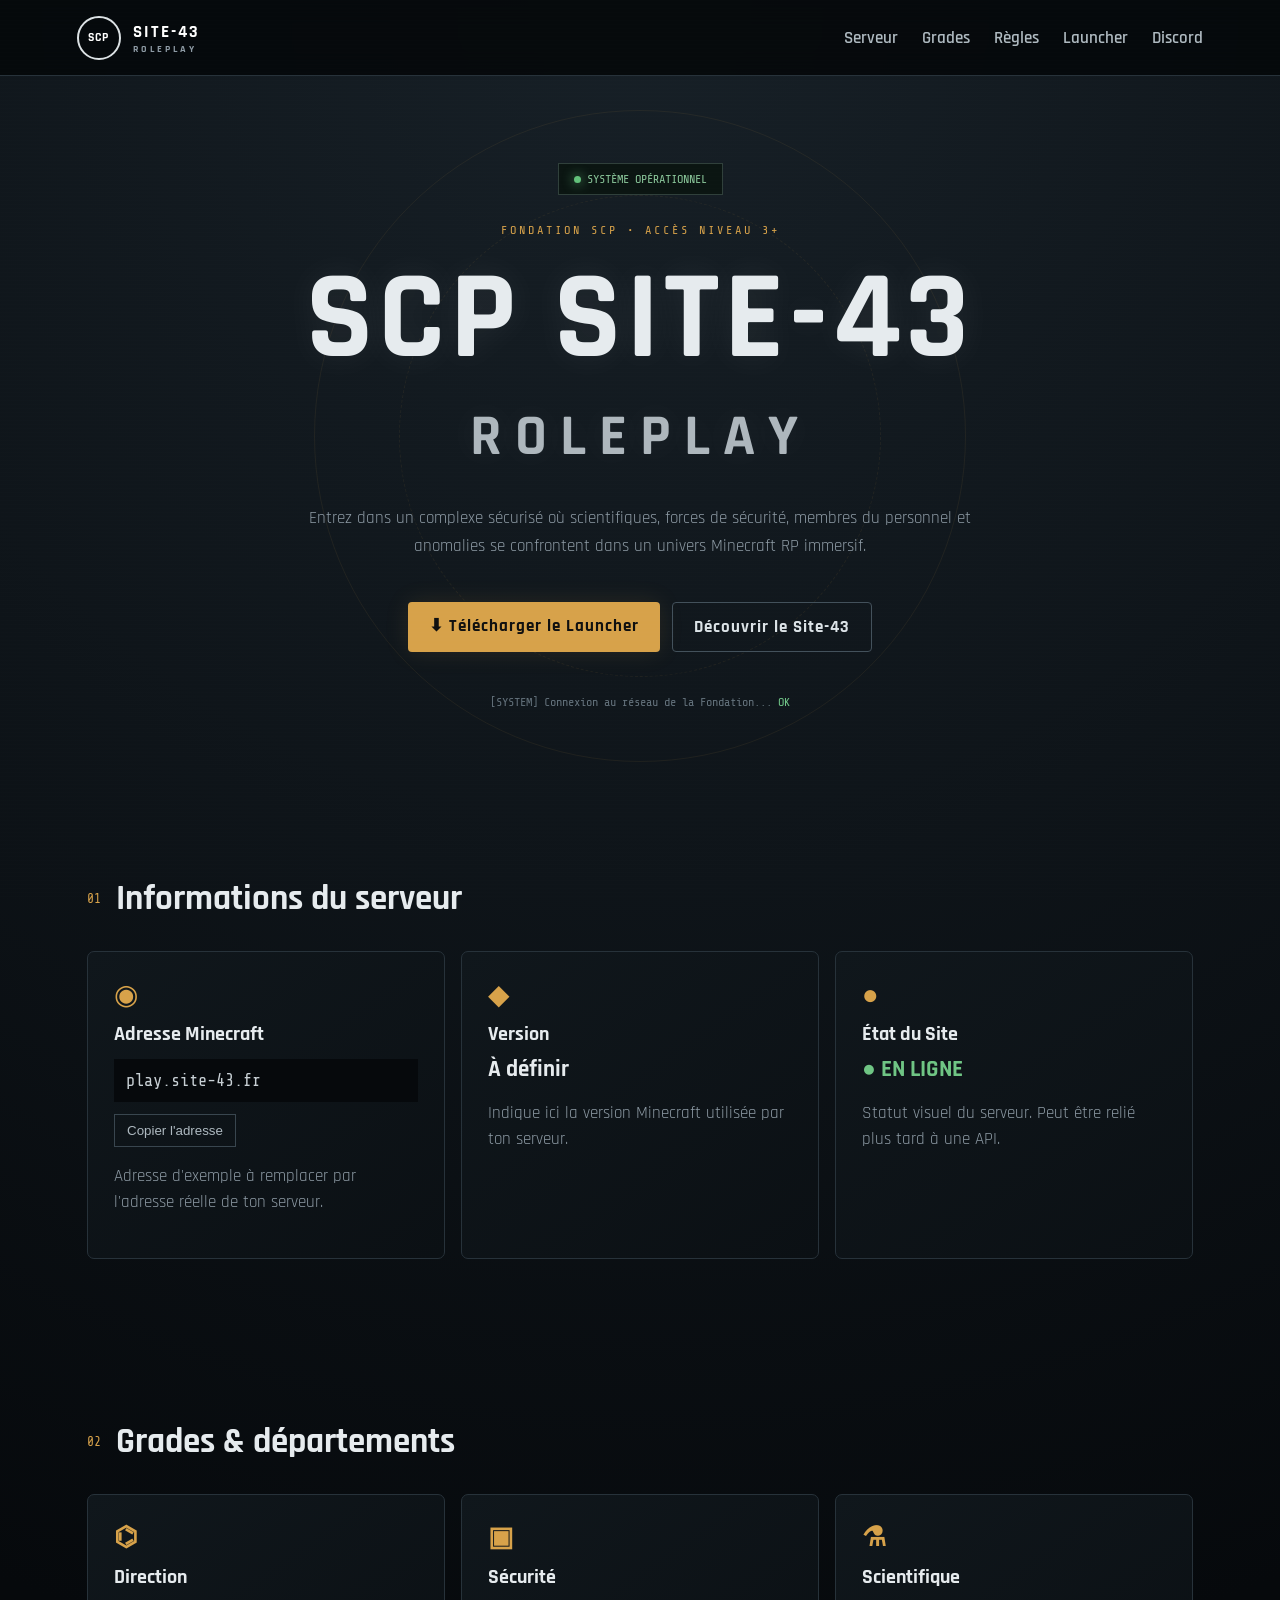
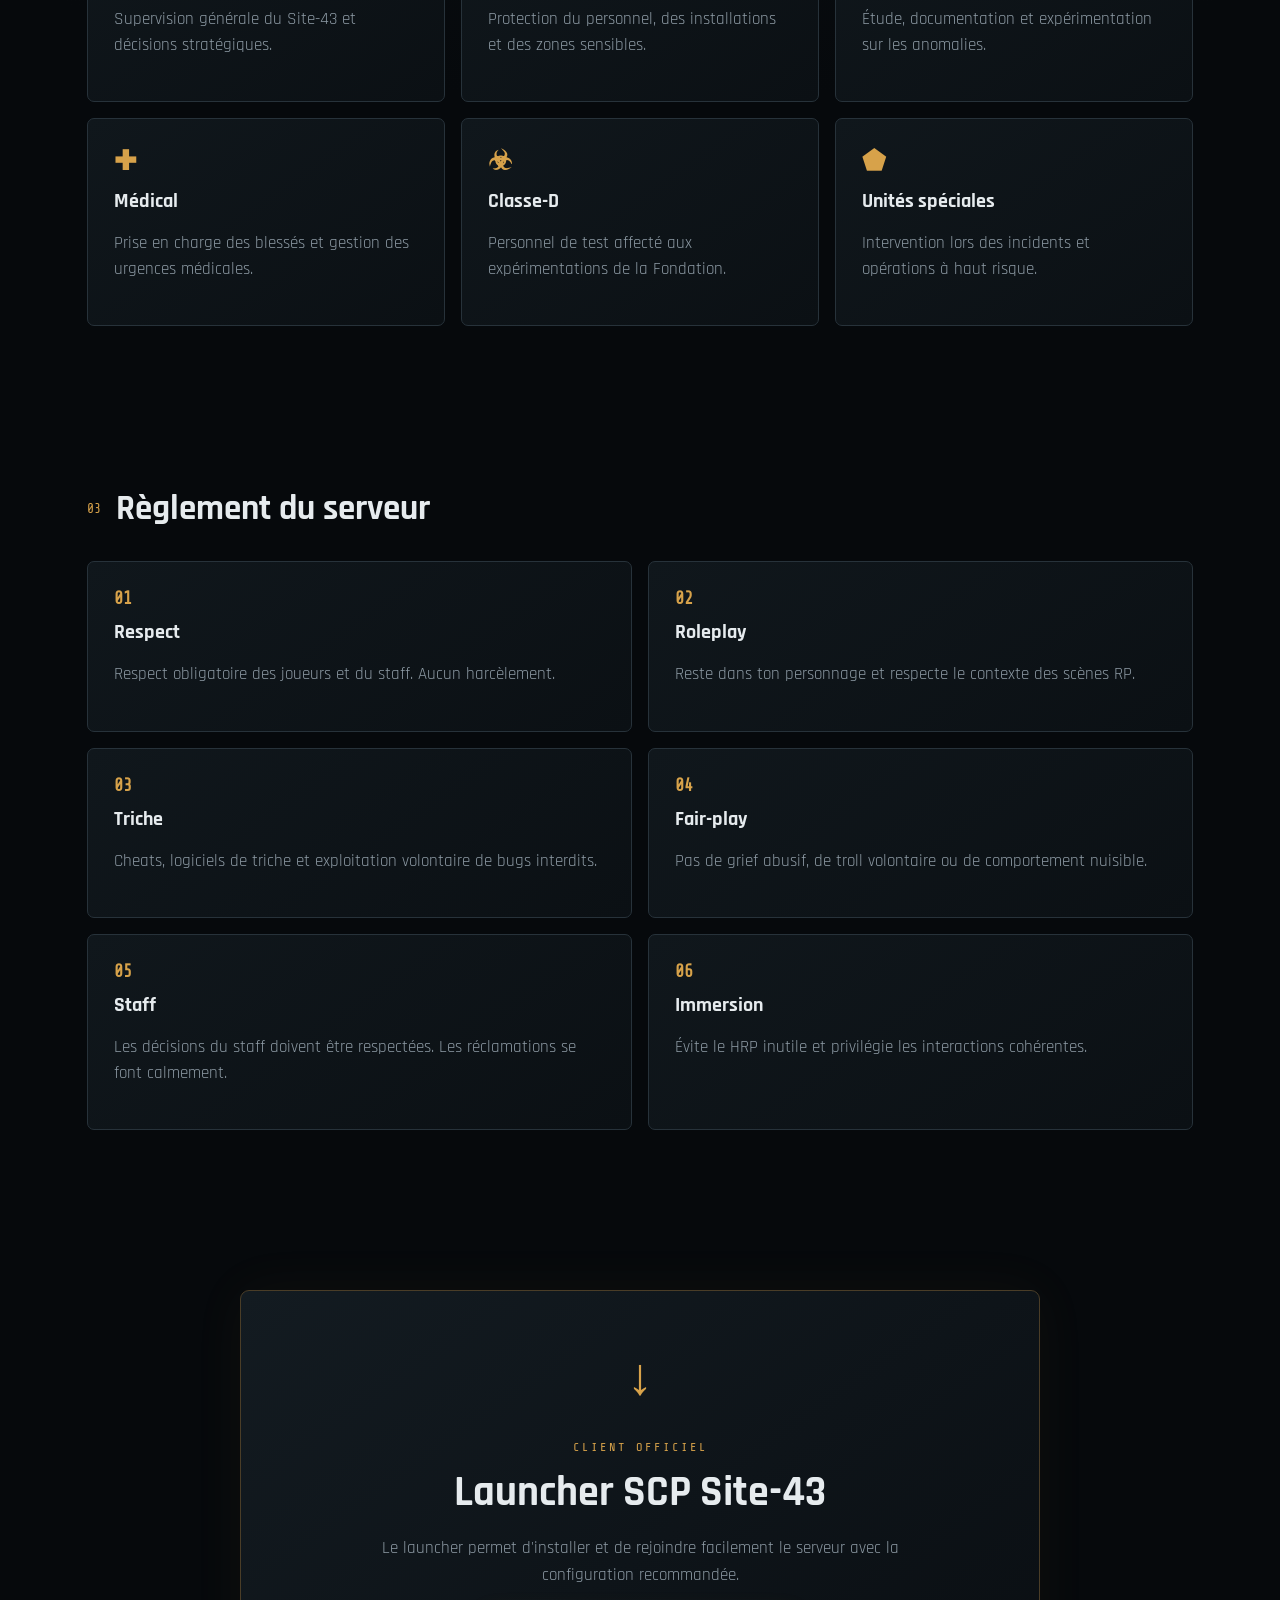
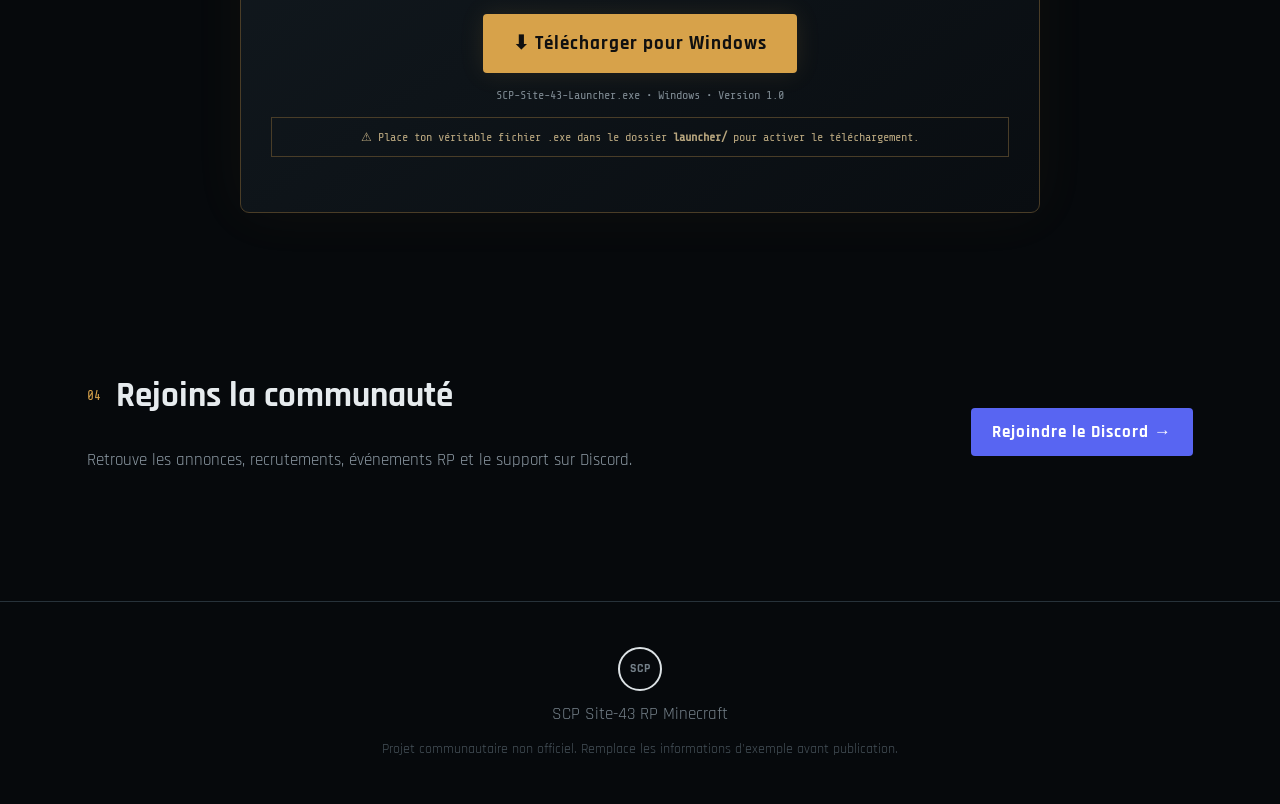
==== index.html @ 0db51e33 "Update index.html" ====
<!DOCTYPE html>
<html lang="fr">
<head>
<meta charset="UTF-8">
<meta name="viewport" content="width=device-width, initial-scale=1.0">
<title>SCP Site-43 RP Minecraft</title>
<meta name="description" content="SCP Site-43 RP Minecraft — serveur Minecraft Roleplay inspiré de l'univers SCP.">
<link rel="stylesheet" href="style.css">
</head>
<body>
<div class="scanlines"></div>

<nav>
  <a href="#accueil" class="brand">
    <span class="scp-logo">SCP</span>
    <span>SITE-43 <small>ROLEPLAY</small></span>
  </a>
  <div class="navlinks">
    <a href="#serveur">Serveur</a>
    <a href="#grades">Grades</a>
    <a href="#regles">Règles</a>
    <a href="#launcher">Launcher</a>
    <a href="#discord">Discord</a>
  </div>
</nav>

<header id="accueil" class="hero">
  <div class="status"><span></span> SYSTÈME OPÉRATIONNEL</div>
  <p class="classified">FONDATION SCP • ACCÈS NIVEAU 3+</p>
  <h1>SCP <strong>SITE-43</strong><br><em>ROLEPLAY</em></h1>
  <p class="hero-text">Entrez dans un complexe sécurisé où scientifiques, forces de sécurité, membres du personnel et anomalies se confrontent dans un univers Minecraft RP immersif.</p>
  <div class="buttons">
    <a class="btn primary" href="launcher/SCP-Site-43-Launcher.exe" download>⬇ Télécharger le Launcher</a>
    <a class="btn secondary" href="#serveur">Découvrir le Site-43</a>
  </div>
  <div class="terminal">[SYSTEM] Connexion au réseau de la Fondation... <span>OK</span></div>
</header>

<main>
<section id="serveur" class="section">
  <div class="section-title"><span>01</span><h2>Informations du serveur</h2></div>
  <div class="info-grid">
    <article class="panel">
      <div class="icon">◉</div><h3>Adresse Minecraft</h3>
      <code>play.site-43.fr</code>
      <button class="copy" onclick="copyText('play.site-43.fr', this)">Copier l'adresse</button>
      <p>Adresse d'exemple à remplacer par l'adresse réelle de ton serveur.</p>
    </article>
    <article class="panel">
      <div class="icon">◆</div><h3>Version</h3>
      <strong>À définir</strong>
      <p>Indique ici la version Minecraft utilisée par ton serveur.</p>
    </article>
    <article class="panel">
      <div class="icon">●</div><h3>État du Site</h3>
      <strong class="online">● EN LIGNE</strong>
      <p>Statut visuel du serveur. Peut être relié plus tard à une API.</p>
    </article>
  </div>
</section>

<section id="grades" class="section">
  <div class="section-title"><span>02</span><h2>Grades & départements</h2></div>
  <div class="roles">
    <article><b>⌬</b><h3>Direction</h3><p>Supervision générale du Site-43 et décisions stratégiques.</p></article>
    <article><b>▣</b><h3>Sécurité</h3><p>Protection du personnel, des installations et des zones sensibles.</p></article>
    <article><b>⚗</b><h3>Scientifique</h3><p>Étude, documentation et expérimentation sur les anomalies.</p></article>
    <article><b>✚</b><h3>Médical</h3><p>Prise en charge des blessés et gestion des urgences médicales.</p></article>
    <article><b>☣</b><h3>Classe-D</h3><p>Personnel de test affecté aux expérimentations de la Fondation.</p></article>
    <article><b>⬟</b><h3>Unités spéciales</h3><p>Intervention lors des incidents et opérations à haut risque.</p></article>
  </div>
</section>

<section id="regles" class="section rules">
  <div class="section-title"><span>03</span><h2>Règlement du serveur</h2></div>
  <div class="rules-grid">
    <div><strong>01</strong><h3>Respect</h3><p>Respect obligatoire des joueurs et du staff. Aucun harcèlement.</p></div>
    <div><strong>02</strong><h3>Roleplay</h3><p>Reste dans ton personnage et respecte le contexte des scènes RP.</p></div>
    <div><strong>03</strong><h3>Triche</h3><p>Cheats, logiciels de triche et exploitation volontaire de bugs interdits.</p></div>
    <div><strong>04</strong><h3>Fair-play</h3><p>Pas de grief abusif, de troll volontaire ou de comportement nuisible.</p></div>
    <div><strong>05</strong><h3>Staff</h3><p>Les décisions du staff doivent être respectées. Les réclamations se font calmement.</p></div>
    <div><strong>06</strong><h3>Immersion</h3><p>Évite le HRP inutile et privilégie les interactions cohérentes.</p></div>
  </div>
</section>

<section id="launcher" class="section launcher-section">
  <div class="download-box">
    <div class="download-icon">↓</div>
    <p class="classified">CLIENT OFFICIEL</p>
    <h2>Launcher SCP Site-43</h2>
    <p>Le launcher permet d'installer et de rejoindre facilement le serveur avec la configuration recommandée.</p>
    <a class="btn primary big" href="launcher/SCP-Site-43-Launcher.exe" download>⬇ Télécharger pour Windows</a>
    <div class="file-info">SCP-Site-43-Launcher.exe • Windows • Version 1.0</div>
    <div class="notice">⚠ Place ton véritable fichier .exe dans le dossier <b>launcher/</b> pour activer le téléchargement.</div>
  </div>
</section>

<section id="discord" class="section discord">
  <div>
    <div class="section-title"><span>04</span><h2>Rejoins la communauté</h2></div>
    <p>Retrouve les annonces, recrutements, événements RP et le support sur Discord.</p>
  </div>
  <a class="btn discord-btn" href="https://discord.gg/AFfPYZg9n" target="_blank">Rejoindre le Discord →</a>
</section>
</main>

<footer>
  <div class="scp-logo small-logo">SCP</div>
  <p>SCP Site-43 RP Minecraft</p>
  <small>Projet communautaire non officiel. Remplace les informations d'exemple avant publication.</small>
</footer>

<script>
function copyText(text, button) {
  navigator.clipboard.writeText(text);
  const old = button.textContent;
  button.textContent = "✓ Copié !";
  setTimeout(() => button.textContent = old, 1600);
}
</script>
</body>
</html>
---- style.css ----
@import url('https://fonts.googleapis.com/css2?family=Rajdhani:wght@400;500;600;700&family=Share+Tech+Mono&display=swap');
:root{--bg:#06090c;--panel:#0d1318;--line:#27323a;--text:#e6ebee;--muted:#8d9aa4;--accent:#d7a24a;--red:#bd3c3c}
*{box-sizing:border-box;scroll-behavior:smooth}
body{margin:0;background:radial-gradient(circle at 50% 0,#172027 0,#06090c 42%);color:var(--text);font-family:Rajdhani,Arial,sans-serif;font-size:17px}
.scanlines{pointer-events:none;position:fixed;inset:0;z-index:20;background:repeating-linear-gradient(0deg,transparent 0 3px,rgba(255,255,255,.012) 4px);mix-blend-mode:screen}
nav{height:76px;display:flex;align-items:center;justify-content:space-between;padding:0 6%;position:sticky;top:0;z-index:10;background:rgba(5,8,11,.9);backdrop-filter:blur(12px);border-bottom:1px solid var(--line)}
.brand{display:flex;align-items:center;gap:12px;color:#fff;text-decoration:none;font-weight:700;letter-spacing:2px}.brand small{display:block;color:var(--muted);font-size:10px;letter-spacing:3px}
.scp-logo{display:grid;place-items:center;width:44px;height:44px;border:2px solid #dce2e5;border-radius:50%;font-weight:900;font-size:12px;letter-spacing:1px}
.navlinks{display:flex;gap:24px}.navlinks a{color:#aeb9c0;text-decoration:none;font-weight:600}.navlinks a:hover{color:var(--accent)}
.hero{text-align:center;min-height:720px;display:flex;flex-direction:column;justify-content:center;align-items:center;padding:80px 20px;position:relative;overflow:hidden}
.hero:before{content:"";position:absolute;width:650px;height:650px;border:1px solid rgba(215,162,74,.08);border-radius:50%;animation:spin 30s linear infinite}.hero:after{content:"";position:absolute;width:480px;height:480px;border:1px dashed rgba(215,162,74,.08);border-radius:50%;animation:spin 20s linear infinite reverse}
.status,.classified,.terminal,h1,.hero-text,.buttons{position:relative;z-index:2}.status{border:1px solid #30403b;background:#0b1512;padding:8px 15px;color:#8ac69a;font-family:"Share Tech Mono";font-size:12px}.status span{display:inline-block;width:7px;height:7px;background:#62c17a;border-radius:50%;box-shadow:0 0 12px #62c17a;animation:pulse 1.4s infinite}.classified{font-family:"Share Tech Mono";letter-spacing:3px;color:var(--accent);font-size:12px;margin-top:28px}
h1{font-size:clamp(58px,11vw,125px);line-height:.78;margin:22px 0;letter-spacing:5px;text-shadow:0 0 35px rgba(255,255,255,.08)}h1 strong{font-weight:700}h1 em{font-style:normal;font-size:.46em;letter-spacing:13px;color:#aeb7bd}
.hero-text{max-width:690px;color:var(--muted);line-height:1.6}.buttons{display:flex;gap:12px;flex-wrap:wrap;justify-content:center;margin:25px}.btn{display:inline-block;text-decoration:none;padding:13px 21px;border-radius:4px;font-weight:700;letter-spacing:1px;transition:.2s}.btn:hover{transform:translateY(-3px)}.primary{background:var(--accent);color:#101010;box-shadow:0 0 25px rgba(215,162,74,.12)}.secondary{border:1px solid #43515b;color:#dce3e7}.big{font-size:19px;padding:17px 30px}.terminal{font-family:"Share Tech Mono";font-size:12px;color:#64727c;margin-top:18px}.terminal span{color:#70c487}
main{max-width:1150px;margin:auto;padding:0 22px}.section{padding:80px 0}.section-title{display:flex;align-items:center;gap:15px;margin-bottom:30px}.section-title span{font-family:"Share Tech Mono";color:var(--accent);font-size:13px}.section-title h2{font-size:35px;margin:0}.info-grid,.roles,.rules-grid{display:grid;grid-template-columns:repeat(3,1fr);gap:16px}.panel,.roles article,.rules-grid div{background:linear-gradient(145deg,#10171c,#0b1014);border:1px solid var(--line);padding:26px;border-radius:7px;transition:.25s}.panel:hover,.roles article:hover,.rules-grid div:hover{border-color:#59656d;transform:translateY(-5px)}.icon{color:var(--accent);font-size:28px}.panel h3{margin:8px 0}.panel code{display:block;background:#06090c;padding:12px;color:#c8d0d5;font-family:"Share Tech Mono";margin:12px 0}.panel strong{font-size:23px}.panel p,.roles p,.rules-grid p,.discord p{color:var(--muted);line-height:1.5}.copy{background:none;border:1px solid #39464f;color:#aeb9c0;padding:8px 12px;cursor:pointer}.online{color:#6fc584!important}.roles b{font-size:27px;color:var(--accent)}.roles h3,.rules-grid h3{margin:10px 0 4px}.rules-grid{grid-template-columns:repeat(2,1fr)}.rules-grid strong{font-family:"Share Tech Mono";color:var(--accent)}
.launcher-section{display:flex;justify-content:center}.download-box{width:800px;text-align:center;padding:55px 30px;background:linear-gradient(145deg,#131b21,#090d11);border:1px solid #4a3d27;box-shadow:0 0 55px rgba(215,162,74,.05);border-radius:9px}.download-icon{font-size:52px;color:var(--accent);animation:float 2.5s ease-in-out infinite}.download-box h2{font-size:42px;margin:5px}.download-box>p:not(.classified){color:var(--muted);max-width:600px;margin:15px auto 25px;line-height:1.6}.file-info,.notice{font-family:"Share Tech Mono";font-size:12px;color:#7e8a92;margin-top:15px}.notice{border:1px solid #493d28;padding:12px;color:#b9a77f}.discord{display:flex;justify-content:space-between;align-items:center;gap:20px;padding-bottom:110px}.discord-btn{background:#5865f2;color:#fff}.small-logo{margin:auto}.discord+*{}footer{text-align:center;padding:45px 20px;border-top:1px solid var(--line);color:#748089}footer p{margin:12px 0}footer small{color:#465159}
@keyframes pulse{50%{opacity:.35;transform:scale(.7)}}@keyframes float{50%{transform:translateY(-8px)}}@keyframes spin{to{transform:rotate(360deg)}}
@media(max-width:800px){.navlinks{display:none}.info-grid,.roles{grid-template-columns:1fr 1fr}.rules-grid{grid-template-columns:1fr}.discord{display:block}.discord-btn{margin-top:20px}h1{font-size:65px}}
@media(max-width:520px){.info-grid,.roles{grid-template-columns:1fr}.hero{min-height:650px}.section{padding:55px 0}.download-box h2{font-size:31px}}
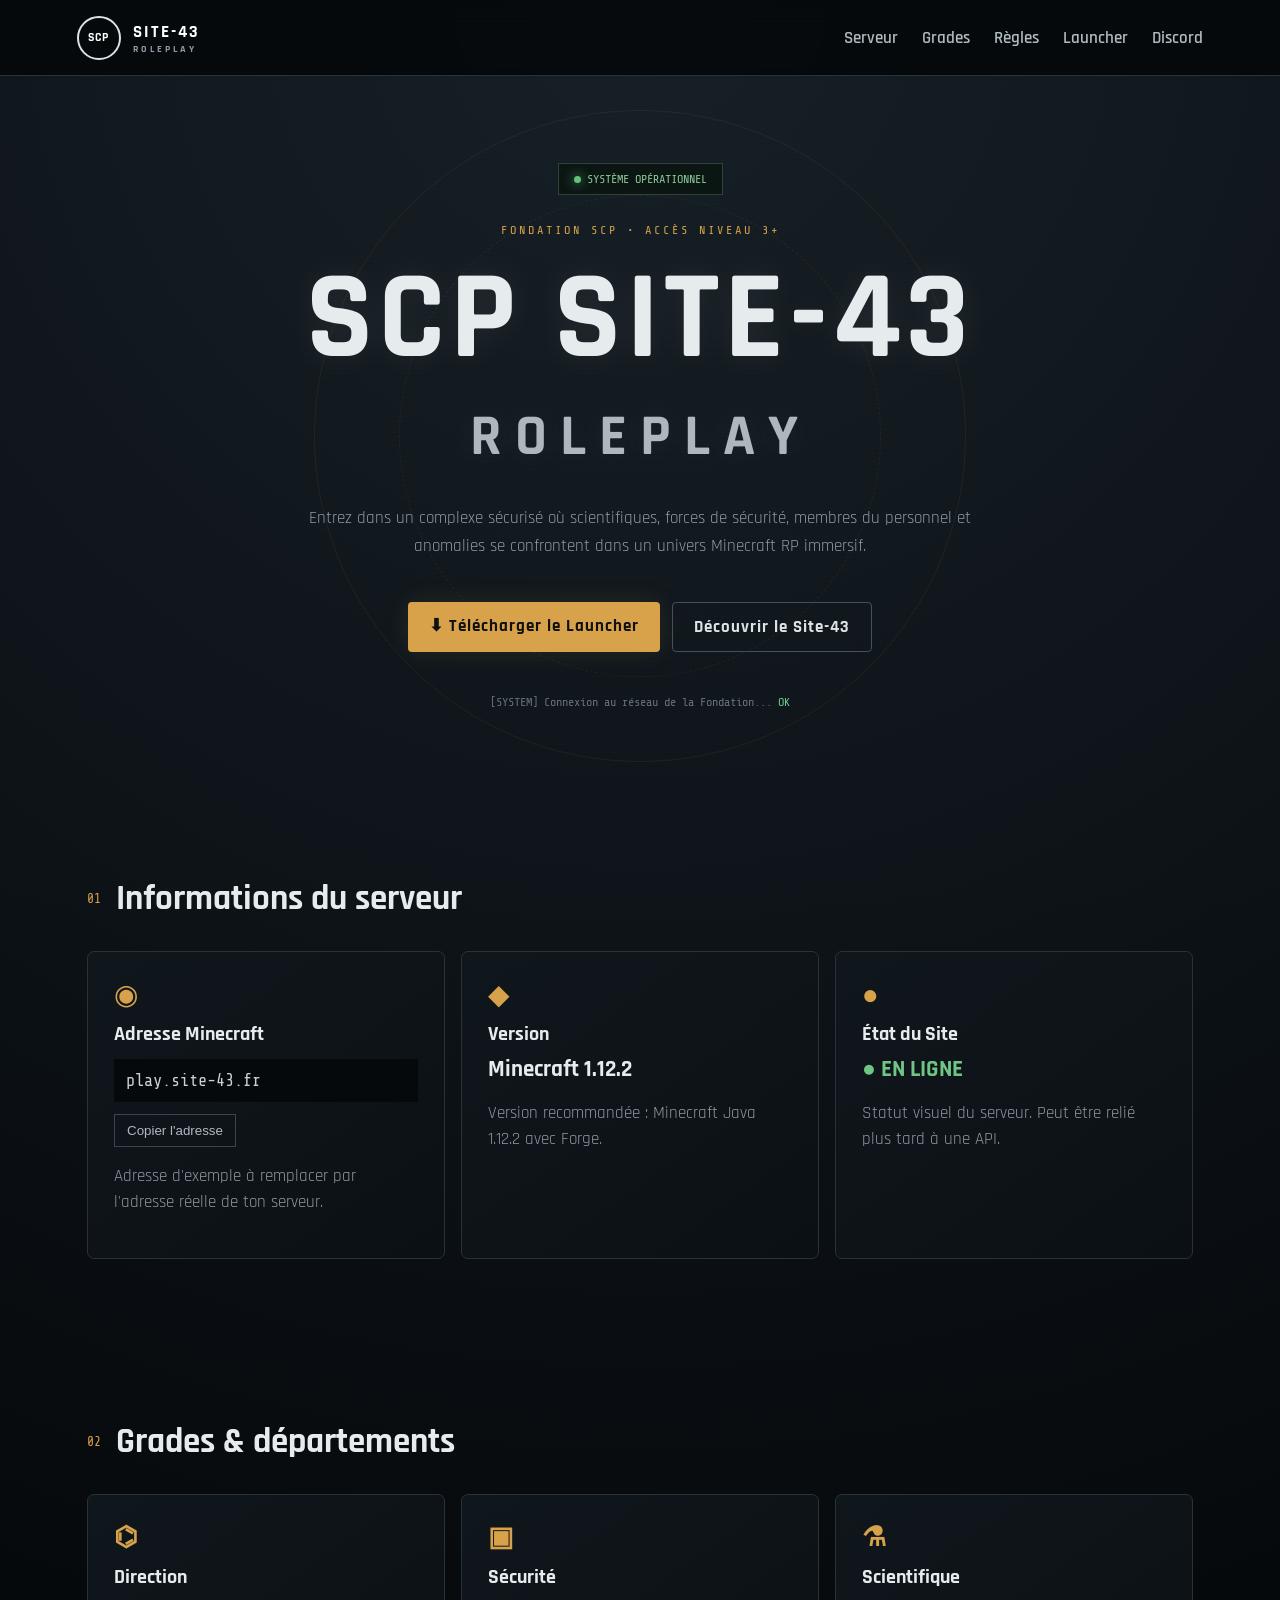
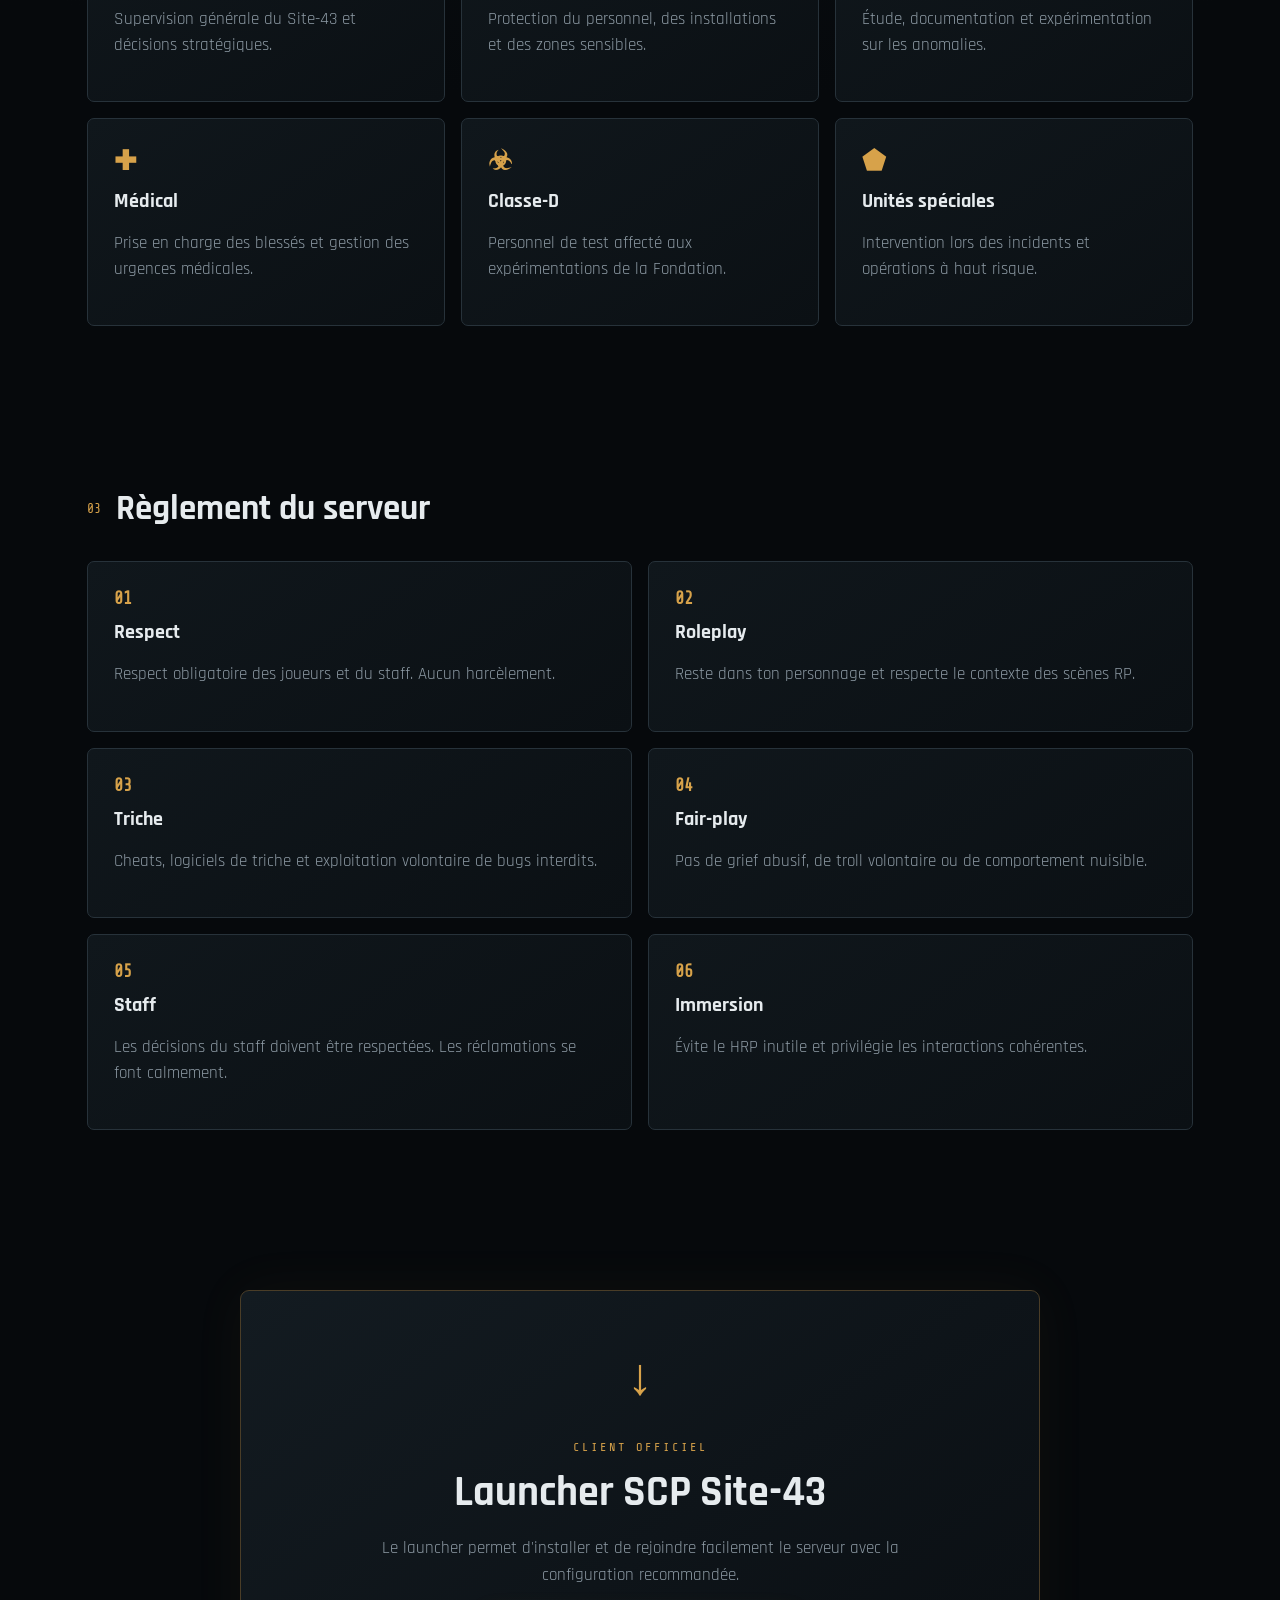
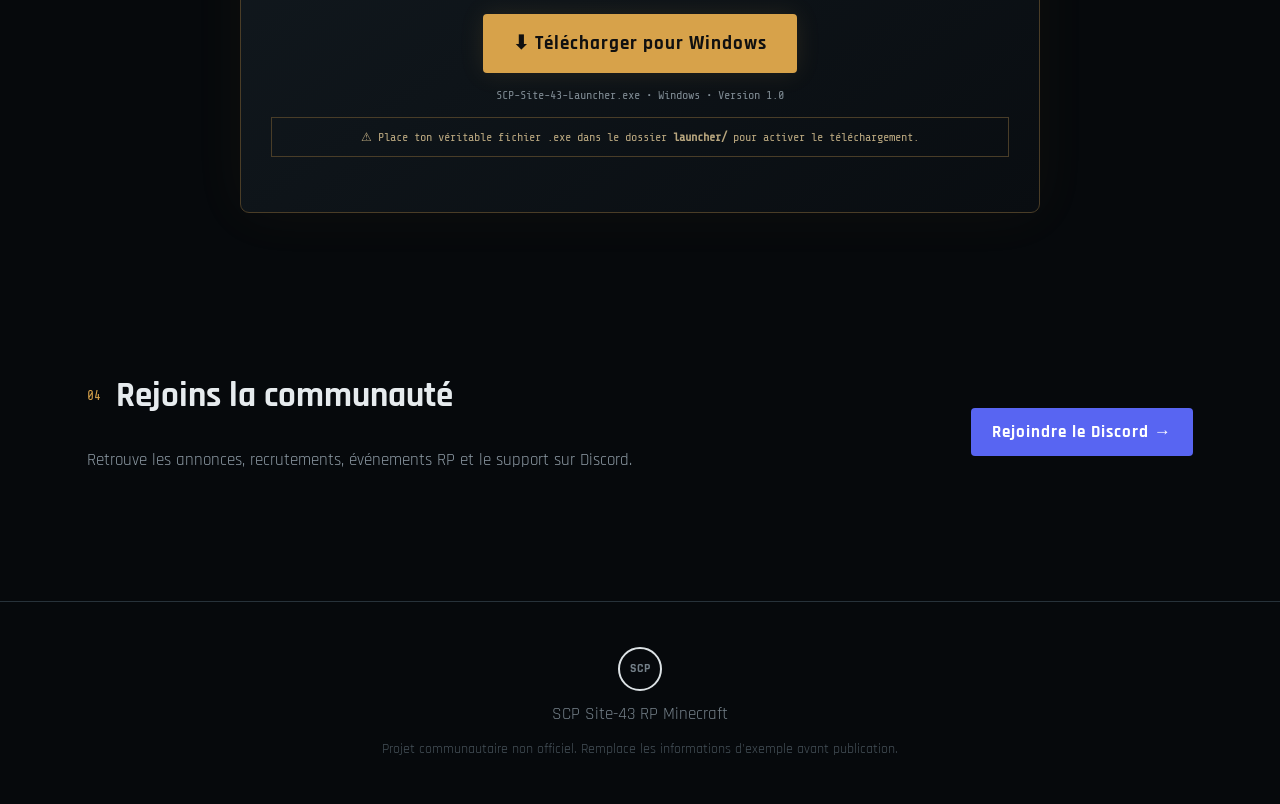
==== commit fc1e5abf: "Update index.html" ====
--- a/index.html
+++ b/index.html
@@ -48,8 +48,8 @@
     </article>
     <article class="panel">
       <div class="icon">◆</div><h3>Version</h3>
-      <strong>À définir</strong>
-      <p>Indique ici la version Minecraft utilisée par ton serveur.</p>
+      <strong>Minecraft 1.12.2</strong>
+      <p>Version recommandée : Minecraft Java 1.12.2 avec Forge.</p>
     </article>
     <article class="panel">
       <div class="icon">●</div><h3>État du Site</h3>
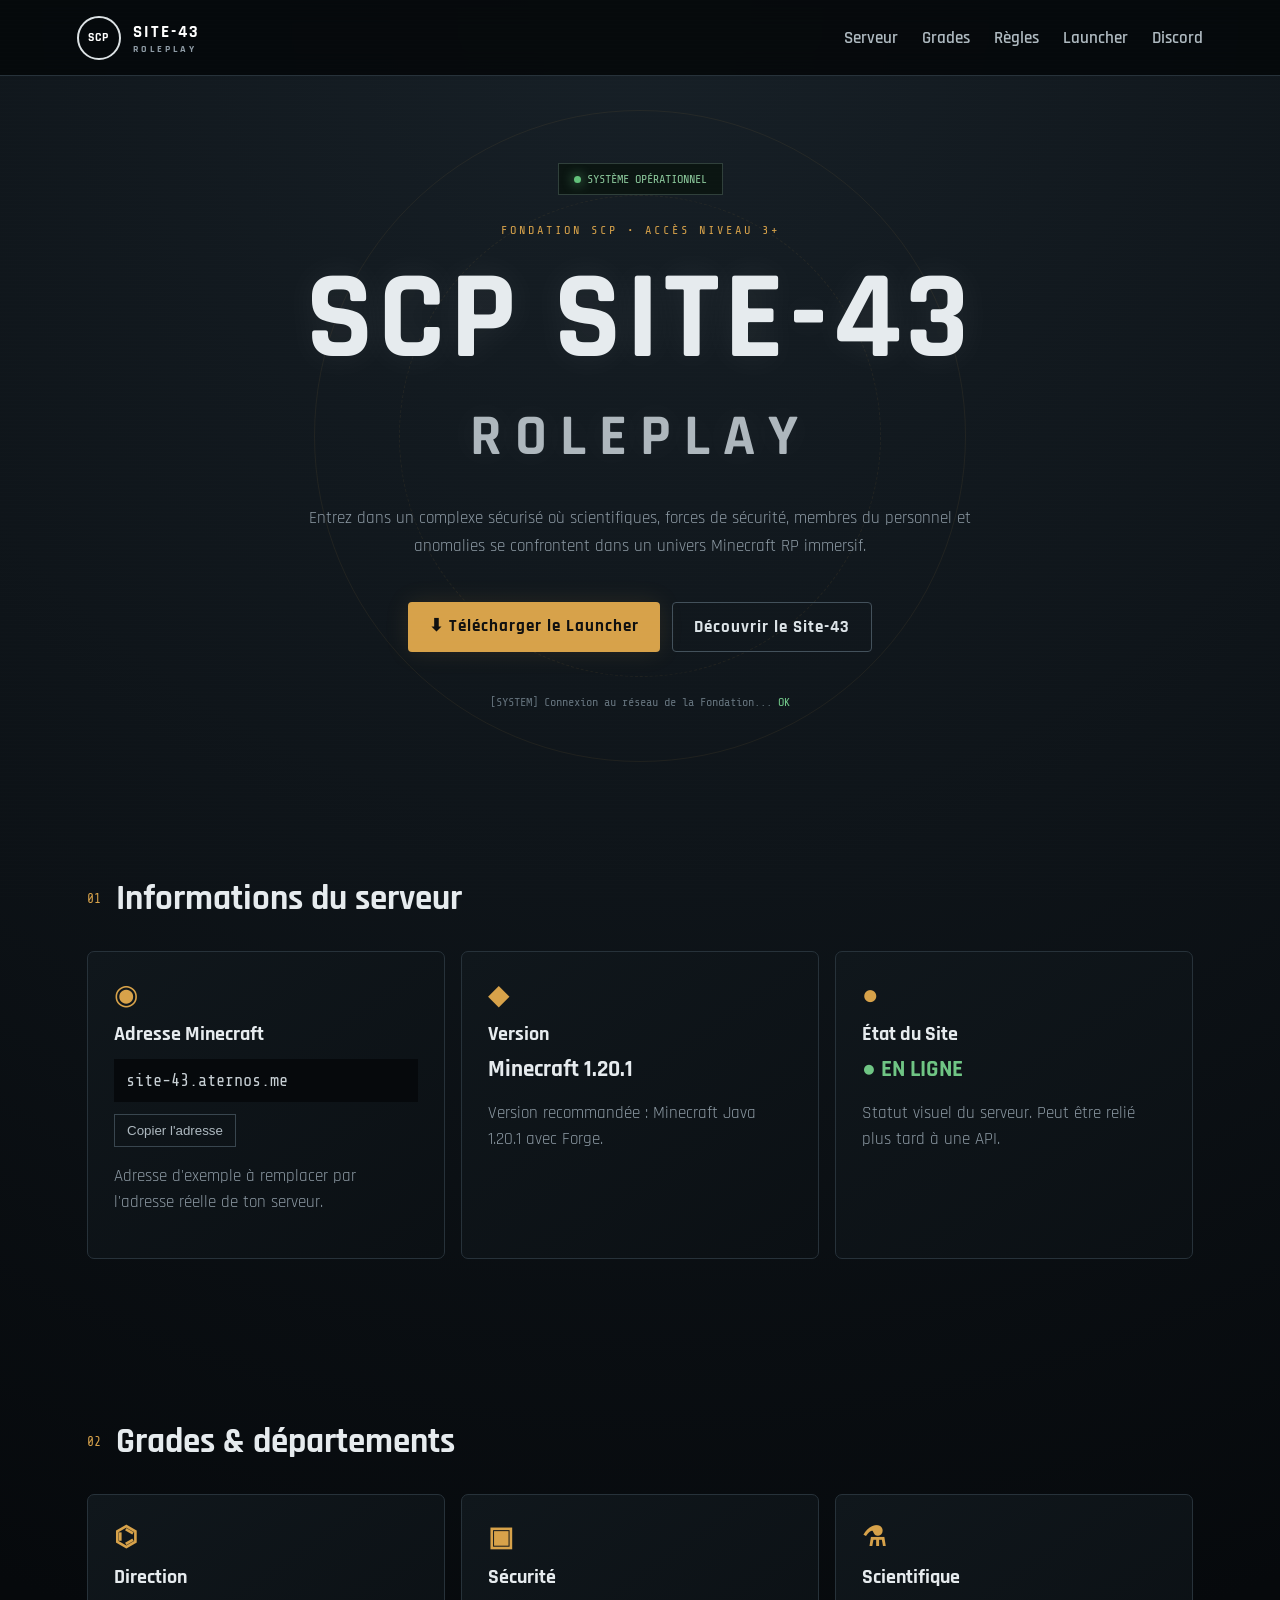
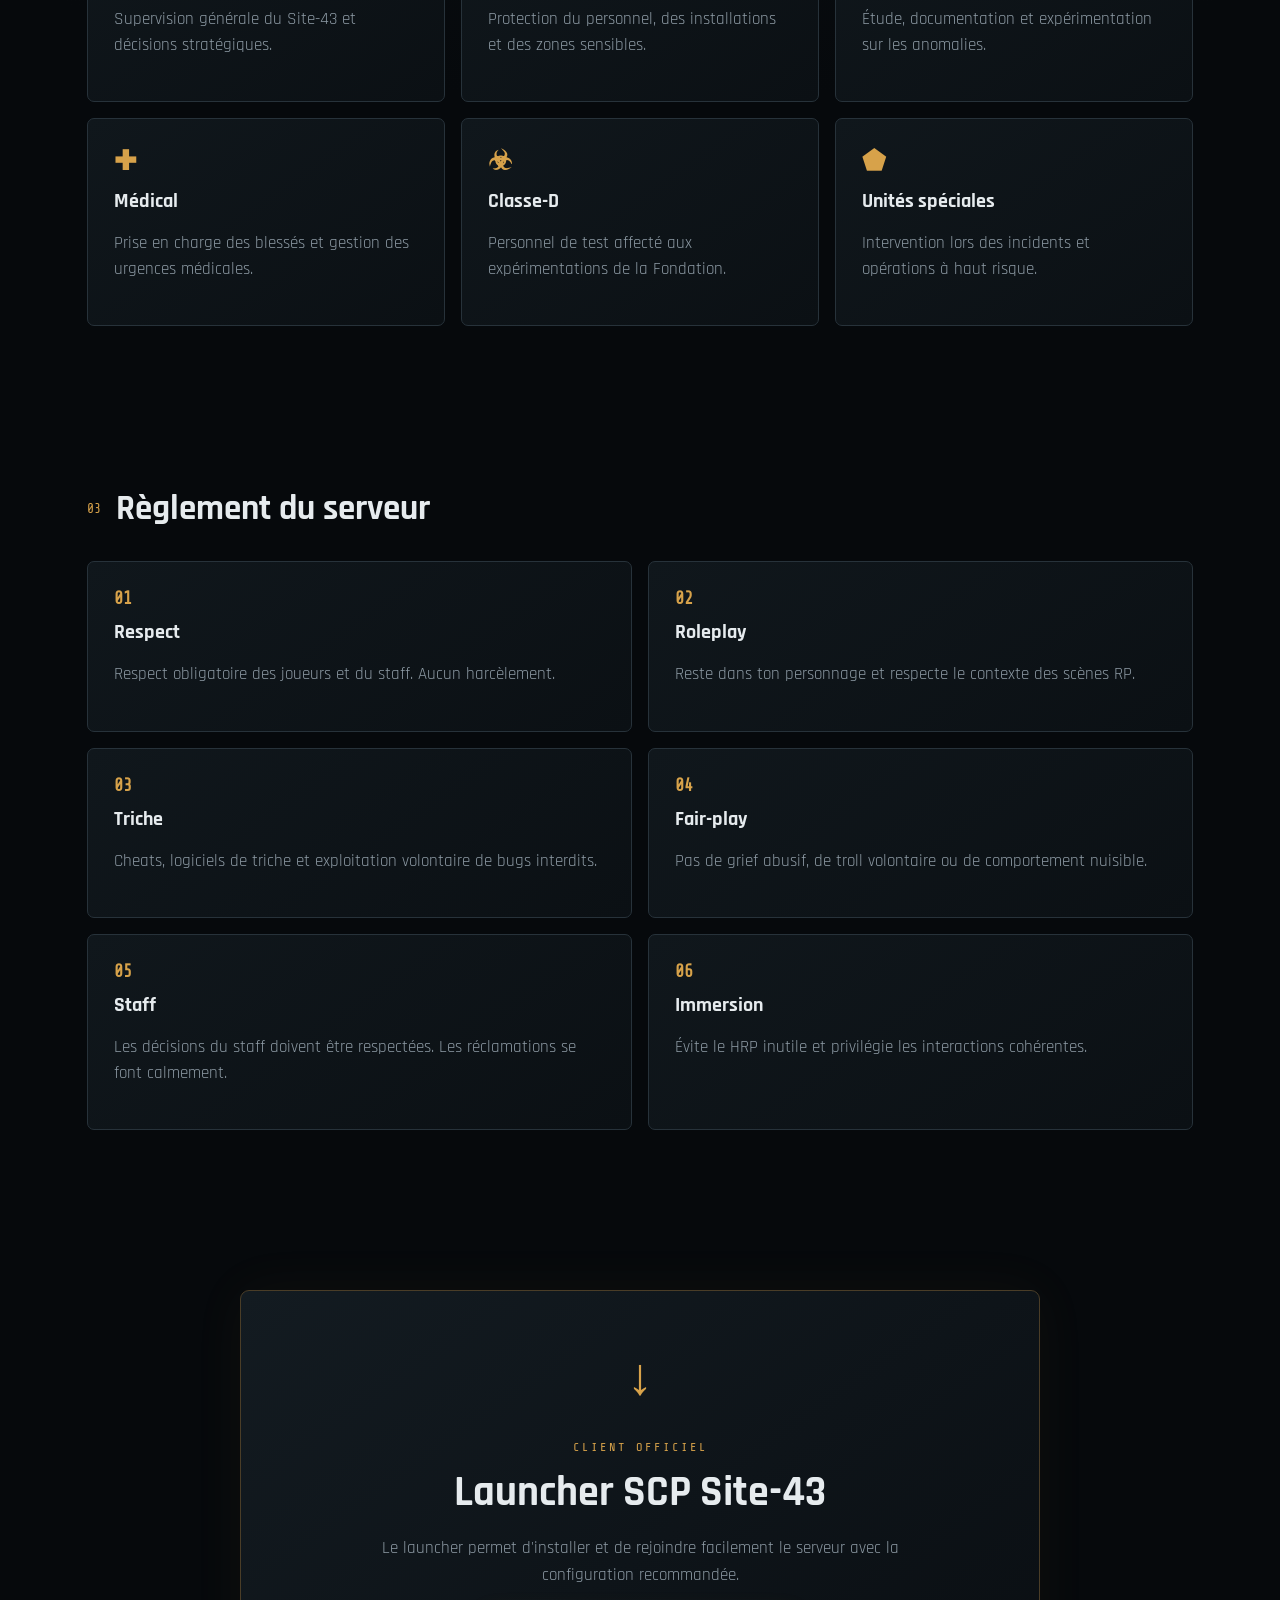
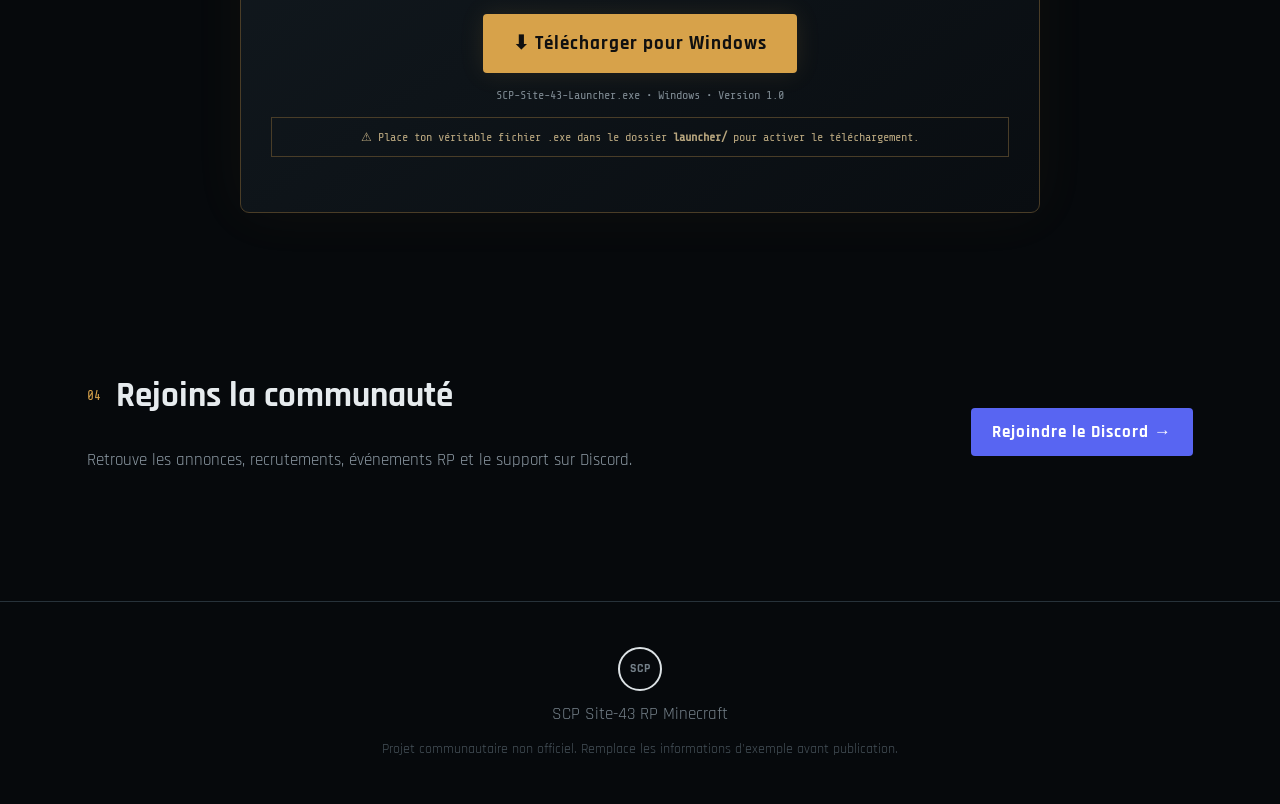
==== commit 4e5e2971: "Update index.html" ====
--- a/index.html
+++ b/index.html
@@ -42,15 +42,15 @@
   <div class="info-grid">
     <article class="panel">
       <div class="icon">◉</div><h3>Adresse Minecraft</h3>
-      <code>play.site-43.fr</code>
-      <button class="copy" onclick="copyText('play.site-43.fr', this)">Copier l'adresse</button>
+      <code>site-43.aternos.me</code>
+      <button class="copy" onclick="copyText('site-43.aternos.me', this)">Copier l'adresse</button>
       <p>Adresse d'exemple à remplacer par l'adresse réelle de ton serveur.</p>
     </article>
     <article class="panel">
-      <div class="icon">◆</div><h3>Version</h3>
-      <strong>Minecraft 1.12.2</strong>
-      <p>Version recommandée : Minecraft Java 1.12.2 avec Forge.</p>
-    </article>
+  <div class="icon">◆</div><h3>Version</h3>
+  <strong> Minecraft 1.20.1 </strong>
+  <p>Version recommandée : Minecraft Java 1.20.1 avec Forge.</p>
+</article>
     <article class="panel">
       <div class="icon">●</div><h3>État du Site</h3>
       <strong class="online">● EN LIGNE</strong>
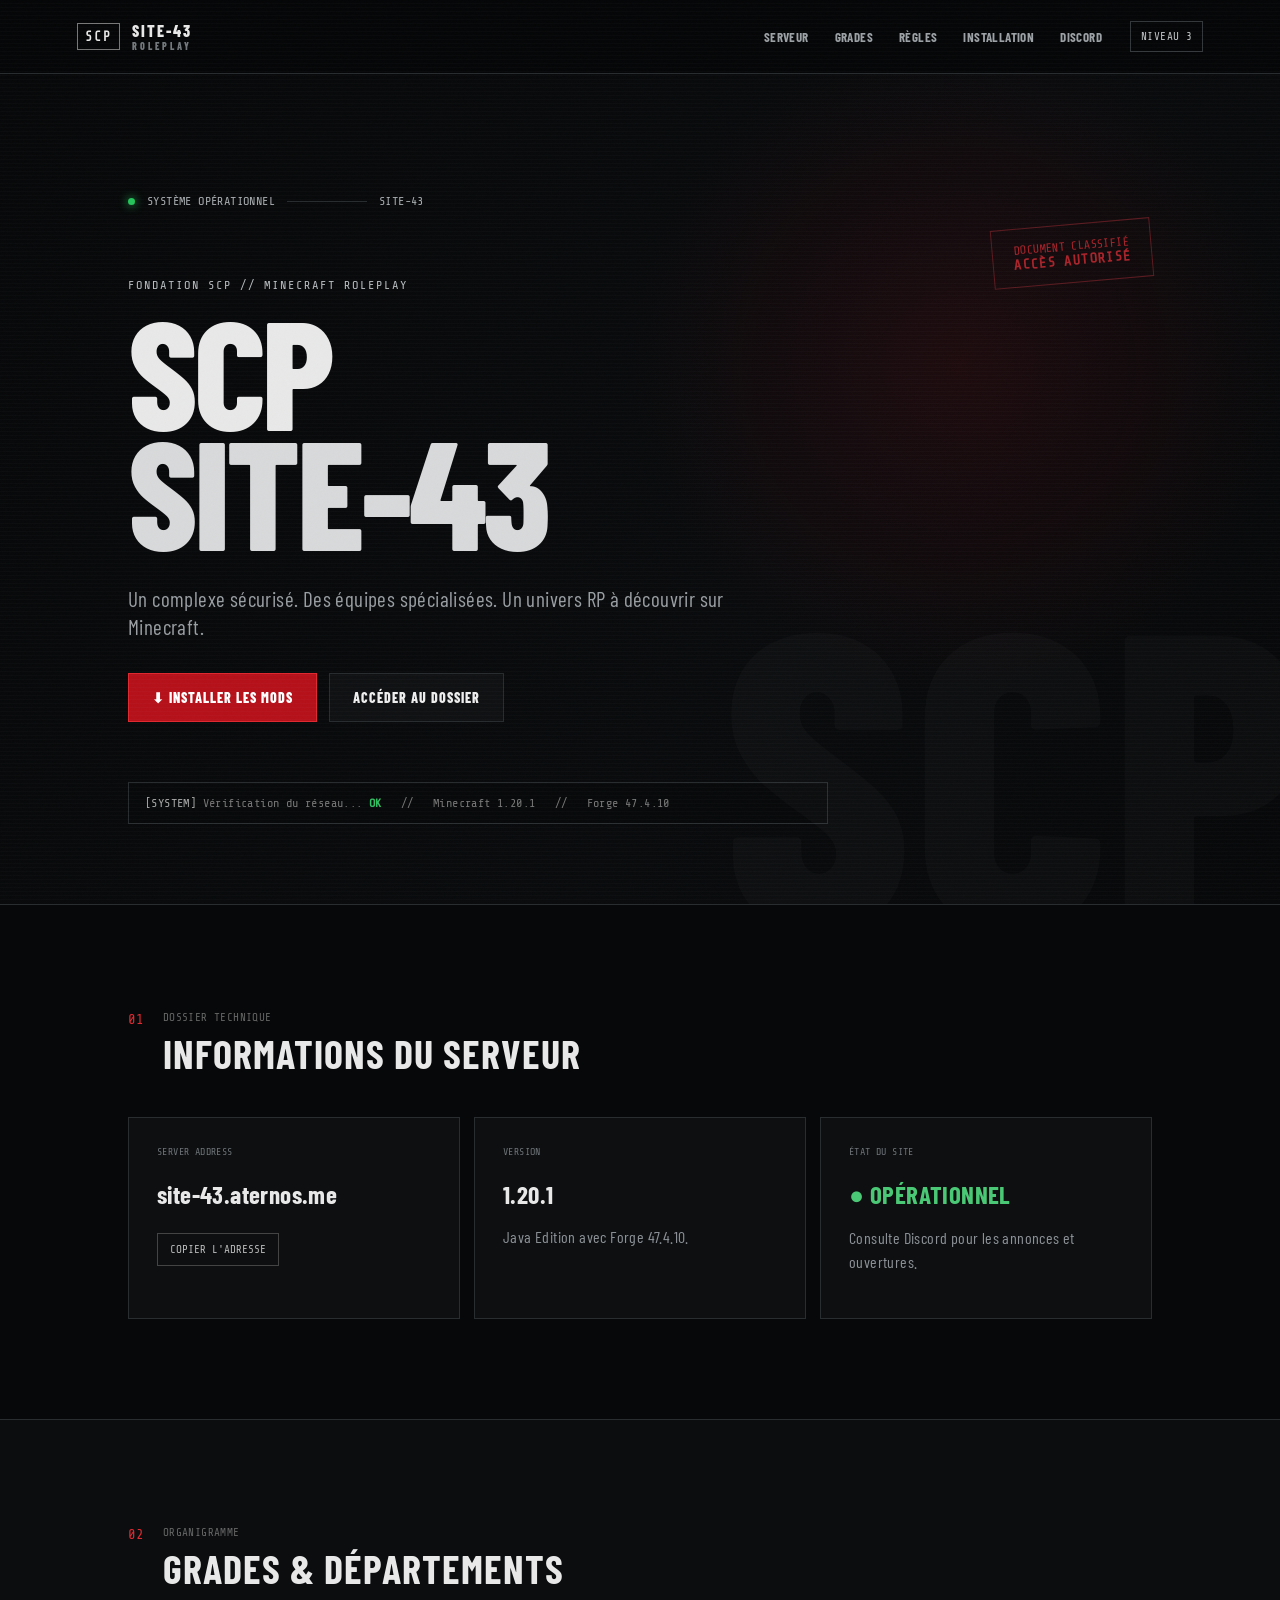
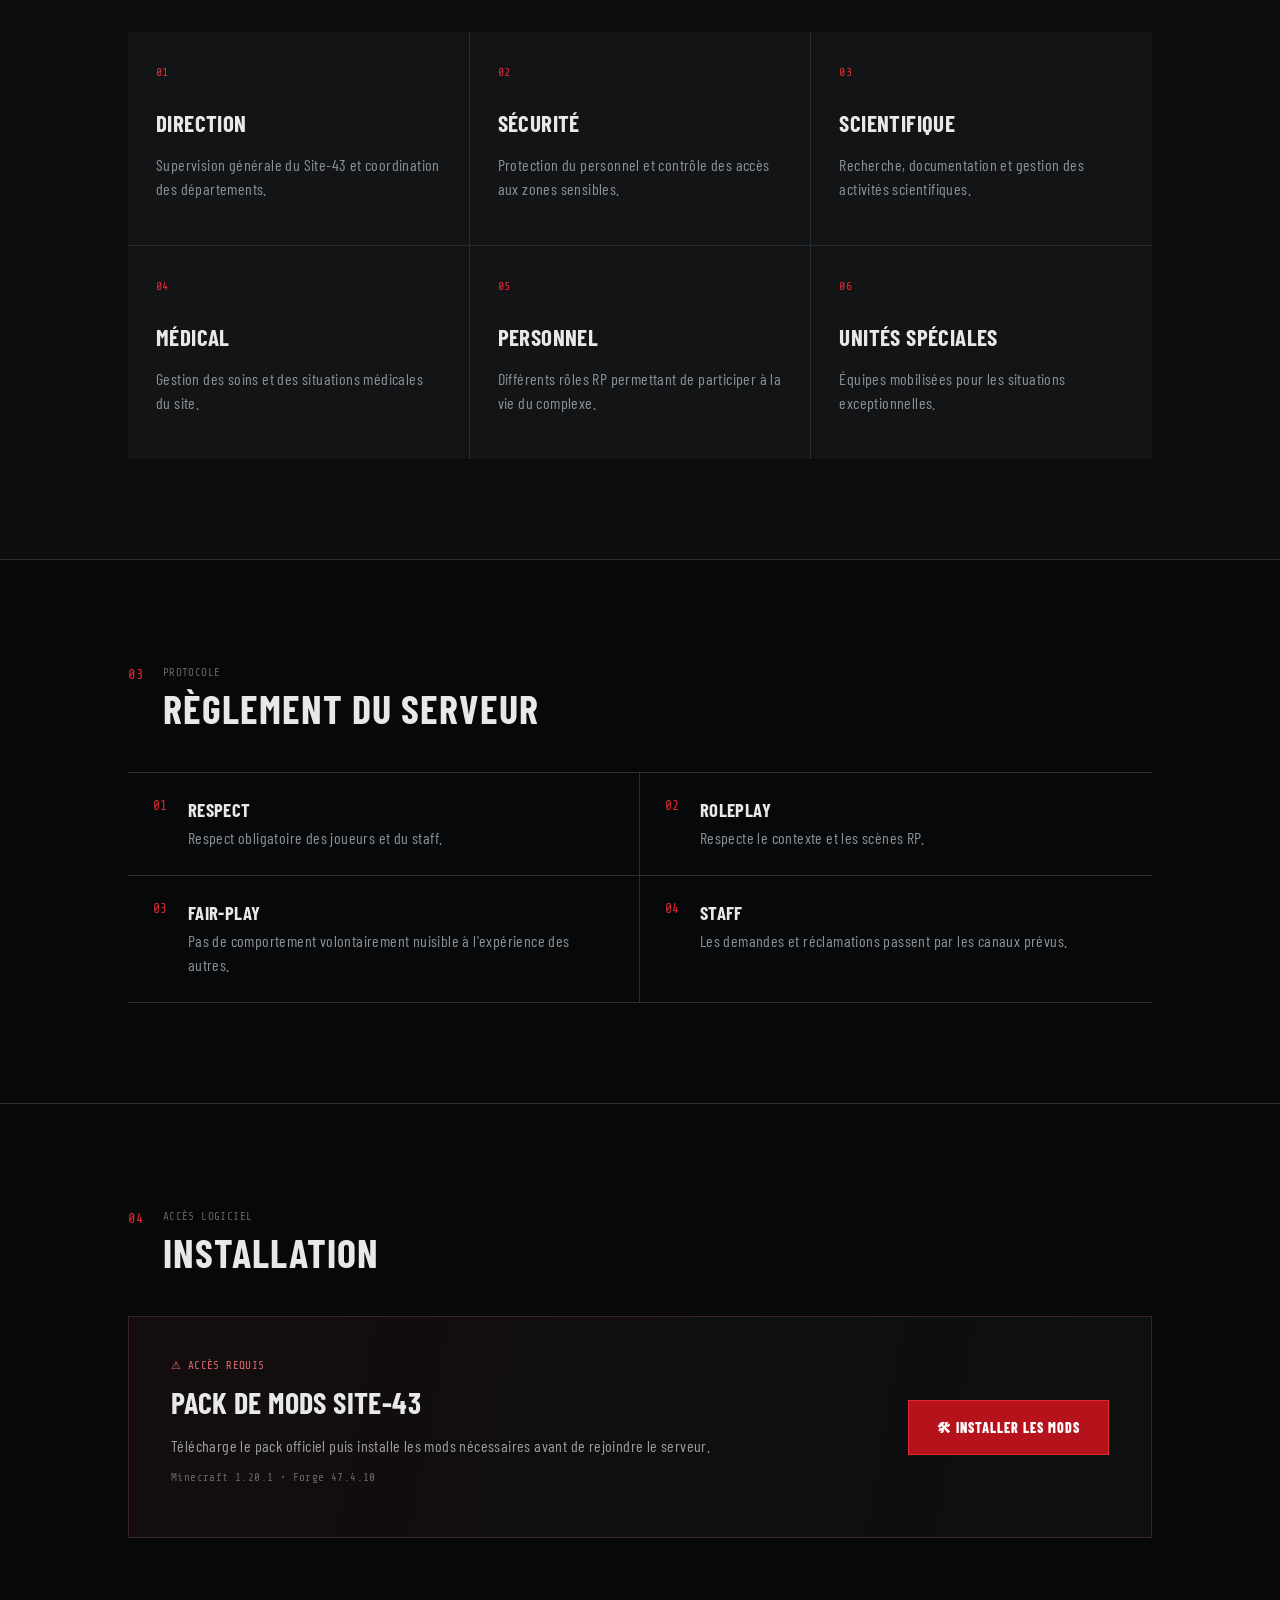
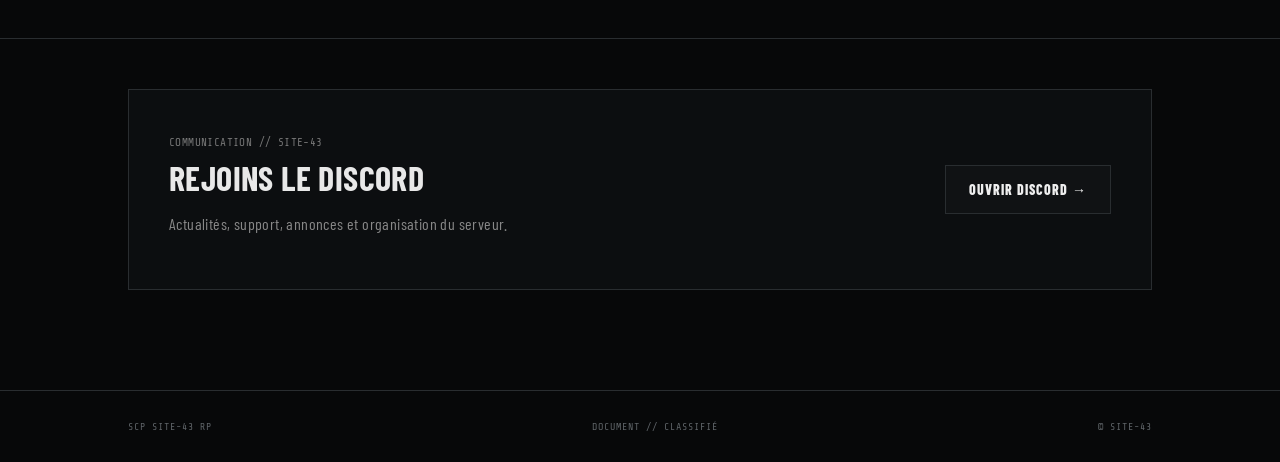
==== commit f12d0bd9: "Add files via upload" ====
--- a/index.html
+++ b/index.html
@@ -2,121 +2,101 @@
 <html lang="fr">
 <head>
 <meta charset="UTF-8">
-<meta name="viewport" content="width=device-width, initial-scale=1.0">
-<title>SCP Site-43 RP Minecraft</title>
-<meta name="description" content="SCP Site-43 RP Minecraft — serveur Minecraft Roleplay inspiré de l'univers SCP.">
+<meta name="viewport" content="width=device-width,initial-scale=1">
+<title>SCP SITE-43 // ROLEPLAY</title>
+<meta name="description" content="SCP Site-43 RP Minecraft — accès au serveur, règles, grades et installation des mods.">
 <link rel="stylesheet" href="style.css">
 </head>
 <body>
+<div class="noise"></div>
 <div class="scanlines"></div>
 
-<nav>
-  <a href="#accueil" class="brand">
-    <span class="scp-logo">SCP</span>
-    <span>SITE-43 <small>ROLEPLAY</small></span>
-  </a>
-  <div class="navlinks">
-    <a href="#serveur">Serveur</a>
-    <a href="#grades">Grades</a>
-    <a href="#regles">Règles</a>
-    <a href="#launcher">Launcher</a>
-    <a href="#discord">Discord</a>
-  </div>
-</nav>
-
-<header id="accueil" class="hero">
-  <div class="status"><span></span> SYSTÈME OPÉRATIONNEL</div>
-  <p class="classified">FONDATION SCP • ACCÈS NIVEAU 3+</p>
-  <h1>SCP <strong>SITE-43</strong><br><em>ROLEPLAY</em></h1>
-  <p class="hero-text">Entrez dans un complexe sécurisé où scientifiques, forces de sécurité, membres du personnel et anomalies se confrontent dans un univers Minecraft RP immersif.</p>
-  <div class="buttons">
-    <a class="btn primary" href="launcher/SCP-Site-43-Launcher.exe" download>⬇ Télécharger le Launcher</a>
-    <a class="btn secondary" href="#serveur">Découvrir le Site-43</a>
-  </div>
-  <div class="terminal">[SYSTEM] Connexion au réseau de la Fondation... <span>OK</span></div>
+<header class="topbar">
+  <div class="brand"><span class="scp">SCP</span><span>SITE-43 <small>ROLEPLAY</small></span></div>
+  <nav>
+    <a href="#serveur">SERVEUR</a>
+    <a href="#grades">GRADES</a>
+    <a href="#regles">RÈGLES</a>
+    <a href="#installation">INSTALLATION</a>
+    <a href="#discord">DISCORD</a>
+  </nav>
+  <div class="level">NIVEAU 3</div>
 </header>
 
 <main>
+<section class="hero">
+  <div class="eyebrow"><span class="dot"></span> SYSTÈME OPÉRATIONNEL <span class="line"></span> SITE-43</div>
+  <div class="stamp">DOCUMENT CLASSIFIÉ<br><b>ACCÈS AUTORISÉ</b></div>
+  <p class="kicker">FONDATION SCP // MINECRAFT ROLEPLAY</p>
+  <h1>SCP <span>SITE-43</span></h1>
+  <p class="subtitle">Un complexe sécurisé. Des équipes spécialisées. Un univers RP à découvrir sur Minecraft.</p>
+  <div class="hero-actions">
+    <a class="btn danger" href="https://savedly.net/f/2j5vumhm" target="_blank" rel="noopener">⬇ INSTALLER LES MODS</a>
+    <a class="btn ghost" href="#serveur">ACCÉDER AU DOSSIER</a>
+  </div>
+  <div class="terminal"><span>[SYSTEM]</span> Vérification du réseau... <b>OK</b> &nbsp; // &nbsp; Minecraft 1.20.1 &nbsp; // &nbsp; Forge 47.4.10</div>
+</section>
+
 <section id="serveur" class="section">
-  <div class="section-title"><span>01</span><h2>Informations du serveur</h2></div>
-  <div class="info-grid">
-    <article class="panel">
-      <div class="icon">◉</div><h3>Adresse Minecraft</h3>
-      <code>site-43.aternos.me</code>
-      <button class="copy" onclick="copyText('site-43.aternos.me', this)">Copier l'adresse</button>
-      <p>Adresse d'exemple à remplacer par l'adresse réelle de ton serveur.</p>
-    </article>
-    <article class="panel">
-  <div class="icon">◆</div><h3>Version</h3>
-  <strong> Minecraft 1.20.1 </strong>
-  <p>Version recommandée : Minecraft Java 1.20.1 avec Forge.</p>
-</article>
-    <article class="panel">
-      <div class="icon">●</div><h3>État du Site</h3>
-      <strong class="online">● EN LIGNE</strong>
-      <p>Statut visuel du serveur. Peut être relié plus tard à une API.</p>
-    </article>
+  <div class="heading"><span>01</span><div><small>DOSSIER TECHNIQUE</small><h2>INFORMATIONS DU SERVEUR</h2></div></div>
+  <div class="cards">
+    <article class="card"><div class="tag">SERVER ADDRESS</div><h3>site-43.aternos.me</h3><button onclick="copyAddress(this)">COPIER L'ADRESSE</button></article>
+    <article class="card"><div class="tag">VERSION</div><h3>1.20.1</h3><p>Java Edition avec Forge 47.4.10.</p></article>
+    <article class="card"><div class="tag">ÉTAT DU SITE</div><h3 class="online">● OPÉRATIONNEL</h3><p>Consulte Discord pour les annonces et ouvertures.</p></article>
   </div>
 </section>
 
-<section id="grades" class="section">
-  <div class="section-title"><span>02</span><h2>Grades & départements</h2></div>
+<section id="grades" class="section dark">
+  <div class="heading"><span>02</span><div><small>ORGANIGRAMME</small><h2>GRADES & DÉPARTEMENTS</h2></div></div>
   <div class="roles">
-    <article><b>⌬</b><h3>Direction</h3><p>Supervision générale du Site-43 et décisions stratégiques.</p></article>
-    <article><b>▣</b><h3>Sécurité</h3><p>Protection du personnel, des installations et des zones sensibles.</p></article>
-    <article><b>⚗</b><h3>Scientifique</h3><p>Étude, documentation et expérimentation sur les anomalies.</p></article>
-    <article><b>✚</b><h3>Médical</h3><p>Prise en charge des blessés et gestion des urgences médicales.</p></article>
-    <article><b>☣</b><h3>Classe-D</h3><p>Personnel de test affecté aux expérimentations de la Fondation.</p></article>
-    <article><b>⬟</b><h3>Unités spéciales</h3><p>Intervention lors des incidents et opérations à haut risque.</p></article>
+    <article><b>01</b><h3>DIRECTION</h3><p>Supervision générale du Site-43 et coordination des départements.</p></article>
+    <article><b>02</b><h3>SÉCURITÉ</h3><p>Protection du personnel et contrôle des accès aux zones sensibles.</p></article>
+    <article><b>03</b><h3>SCIENTIFIQUE</h3><p>Recherche, documentation et gestion des activités scientifiques.</p></article>
+    <article><b>04</b><h3>MÉDICAL</h3><p>Gestion des soins et des situations médicales du site.</p></article>
+    <article><b>05</b><h3>PERSONNEL</h3><p>Différents rôles RP permettant de participer à la vie du complexe.</p></article>
+    <article><b>06</b><h3>UNITÉS SPÉCIALES</h3><p>Équipes mobilisées pour les situations exceptionnelles.</p></article>
   </div>
 </section>
 
-<section id="regles" class="section rules">
-  <div class="section-title"><span>03</span><h2>Règlement du serveur</h2></div>
-  <div class="rules-grid">
-    <div><strong>01</strong><h3>Respect</h3><p>Respect obligatoire des joueurs et du staff. Aucun harcèlement.</p></div>
-    <div><strong>02</strong><h3>Roleplay</h3><p>Reste dans ton personnage et respecte le contexte des scènes RP.</p></div>
-    <div><strong>03</strong><h3>Triche</h3><p>Cheats, logiciels de triche et exploitation volontaire de bugs interdits.</p></div>
-    <div><strong>04</strong><h3>Fair-play</h3><p>Pas de grief abusif, de troll volontaire ou de comportement nuisible.</p></div>
-    <div><strong>05</strong><h3>Staff</h3><p>Les décisions du staff doivent être respectées. Les réclamations se font calmement.</p></div>
-    <div><strong>06</strong><h3>Immersion</h3><p>Évite le HRP inutile et privilégie les interactions cohérentes.</p></div>
+<section id="regles" class="section">
+  <div class="heading"><span>03</span><div><small>PROTOCOLE</small><h2>RÈGLEMENT DU SERVEUR</h2></div></div>
+  <div class="rules">
+    <div><span>01</span><div><h3>RESPECT</h3><p>Respect obligatoire des joueurs et du staff.</p></div></div>
+    <div><span>02</span><div><h3>ROLEPLAY</h3><p>Respecte le contexte et les scènes RP.</p></div></div>
+    <div><span>03</span><div><h3>FAIR-PLAY</h3><p>Pas de comportement volontairement nuisible à l'expérience des autres.</p></div></div>
+    <div><span>04</span><div><h3>STAFF</h3><p>Les demandes et réclamations passent par les canaux prévus.</p></div></div>
   </div>
 </section>
 
-<section id="launcher" class="section launcher-section">
-  <div class="download-box">
-    <div class="download-icon">↓</div>
-    <p class="classified">CLIENT OFFICIEL</p>
-    <h2>Launcher SCP Site-43</h2>
-    <p>Le launcher permet d'installer et de rejoindre facilement le serveur avec la configuration recommandée.</p>
-    <a class="btn primary big" href="launcher/SCP-Site-43-Launcher.exe" download>⬇ Télécharger pour Windows</a>
-    <div class="file-info">SCP-Site-43-Launcher.exe • Windows • Version 1.0</div>
-    <div class="notice">⚠ Place ton véritable fichier .exe dans le dossier <b>launcher/</b> pour activer le téléchargement.</div>
+<section id="installation" class="section install">
+  <div class="heading"><span>04</span><div><small>ACCÈS LOGICIEL</small><h2>INSTALLATION</h2></div></div>
+  <div class="install-box">
+    <div>
+      <div class="warning">⚠ ACCÈS REQUIS</div>
+      <h3>PACK DE MODS SITE-43</h3>
+      <p>Télécharge le pack officiel puis installe les mods nécessaires avant de rejoindre le serveur.</p>
+      <p class="muted">Minecraft 1.20.1 • Forge 47.4.10</p>
+    </div>
+    <a class="btn danger big" href="https://savedly.net/f/2j5vumhm" target="_blank" rel="noopener">🛠 INSTALLER LES MODS</a>
   </div>
 </section>
 
 <section id="discord" class="section discord">
-  <div>
-    <div class="section-title"><span>04</span><h2>Rejoins la communauté</h2></div>
-    <p>Retrouve les annonces, recrutements, événements RP et le support sur Discord.</p>
+  <div class="discord-box">
+    <div><small>COMMUNICATION // SITE-43</small><h2>REJOINS LE DISCORD</h2><p>Actualités, support, annonces et organisation du serveur.</p></div>
+    <a class="btn ghost" href="https://discord.gg/AFfPYZg9n" target="_blank" rel="noopener">OUVRIR DISCORD →</a>
   </div>
-  <a class="btn discord-btn" href="https://discord.gg/AFfPYZg9n" target="_blank">Rejoindre le Discord →</a>
 </section>
 </main>
 
-<footer>
-  <div class="scp-logo small-logo">SCP</div>
-  <p>SCP Site-43 RP Minecraft</p>
-  <small>Projet communautaire non officiel. Remplace les informations d'exemple avant publication.</small>
-</footer>
+<footer><span>SCP SITE-43 RP</span><span>DOCUMENT // CLASSIFIÉ</span><span>© SITE-43</span></footer>
 
 <script>
-function copyText(text, button) {
-  navigator.clipboard.writeText(text);
-  const old = button.textContent;
-  button.textContent = "✓ Copié !";
-  setTimeout(() => button.textContent = old, 1600);
+function copyAddress(btn){
+ navigator.clipboard.writeText('site-43.aternos.me');
+ const old=btn.textContent; btn.textContent='COPIÉ ✓';
+ setTimeout(()=>btn.textContent=old,1500);
 }
 </script>
 </body>
-</html>
+</html>
--- a/style.css
+++ b/style.css
@@ -1,19 +1,4 @@
-@import url('https://fonts.googleapis.com/css2?family=Rajdhani:wght@400;500;600;700&family=Share+Tech+Mono&display=swap');
-:root{--bg:#06090c;--panel:#0d1318;--line:#27323a;--text:#e6ebee;--muted:#8d9aa4;--accent:#d7a24a;--red:#bd3c3c}
-*{box-sizing:border-box;scroll-behavior:smooth}
-body{margin:0;background:radial-gradient(circle at 50% 0,#172027 0,#06090c 42%);color:var(--text);font-family:Rajdhani,Arial,sans-serif;font-size:17px}
-.scanlines{pointer-events:none;position:fixed;inset:0;z-index:20;background:repeating-linear-gradient(0deg,transparent 0 3px,rgba(255,255,255,.012) 4px);mix-blend-mode:screen}
-nav{height:76px;display:flex;align-items:center;justify-content:space-between;padding:0 6%;position:sticky;top:0;z-index:10;background:rgba(5,8,11,.9);backdrop-filter:blur(12px);border-bottom:1px solid var(--line)}
-.brand{display:flex;align-items:center;gap:12px;color:#fff;text-decoration:none;font-weight:700;letter-spacing:2px}.brand small{display:block;color:var(--muted);font-size:10px;letter-spacing:3px}
-.scp-logo{display:grid;place-items:center;width:44px;height:44px;border:2px solid #dce2e5;border-radius:50%;font-weight:900;font-size:12px;letter-spacing:1px}
-.navlinks{display:flex;gap:24px}.navlinks a{color:#aeb9c0;text-decoration:none;font-weight:600}.navlinks a:hover{color:var(--accent)}
-.hero{text-align:center;min-height:720px;display:flex;flex-direction:column;justify-content:center;align-items:center;padding:80px 20px;position:relative;overflow:hidden}
-.hero:before{content:"";position:absolute;width:650px;height:650px;border:1px solid rgba(215,162,74,.08);border-radius:50%;animation:spin 30s linear infinite}.hero:after{content:"";position:absolute;width:480px;height:480px;border:1px dashed rgba(215,162,74,.08);border-radius:50%;animation:spin 20s linear infinite reverse}
-.status,.classified,.terminal,h1,.hero-text,.buttons{position:relative;z-index:2}.status{border:1px solid #30403b;background:#0b1512;padding:8px 15px;color:#8ac69a;font-family:"Share Tech Mono";font-size:12px}.status span{display:inline-block;width:7px;height:7px;background:#62c17a;border-radius:50%;box-shadow:0 0 12px #62c17a;animation:pulse 1.4s infinite}.classified{font-family:"Share Tech Mono";letter-spacing:3px;color:var(--accent);font-size:12px;margin-top:28px}
-h1{font-size:clamp(58px,11vw,125px);line-height:.78;margin:22px 0;letter-spacing:5px;text-shadow:0 0 35px rgba(255,255,255,.08)}h1 strong{font-weight:700}h1 em{font-style:normal;font-size:.46em;letter-spacing:13px;color:#aeb7bd}
-.hero-text{max-width:690px;color:var(--muted);line-height:1.6}.buttons{display:flex;gap:12px;flex-wrap:wrap;justify-content:center;margin:25px}.btn{display:inline-block;text-decoration:none;padding:13px 21px;border-radius:4px;font-weight:700;letter-spacing:1px;transition:.2s}.btn:hover{transform:translateY(-3px)}.primary{background:var(--accent);color:#101010;box-shadow:0 0 25px rgba(215,162,74,.12)}.secondary{border:1px solid #43515b;color:#dce3e7}.big{font-size:19px;padding:17px 30px}.terminal{font-family:"Share Tech Mono";font-size:12px;color:#64727c;margin-top:18px}.terminal span{color:#70c487}
-main{max-width:1150px;margin:auto;padding:0 22px}.section{padding:80px 0}.section-title{display:flex;align-items:center;gap:15px;margin-bottom:30px}.section-title span{font-family:"Share Tech Mono";color:var(--accent);font-size:13px}.section-title h2{font-size:35px;margin:0}.info-grid,.roles,.rules-grid{display:grid;grid-template-columns:repeat(3,1fr);gap:16px}.panel,.roles article,.rules-grid div{background:linear-gradient(145deg,#10171c,#0b1014);border:1px solid var(--line);padding:26px;border-radius:7px;transition:.25s}.panel:hover,.roles article:hover,.rules-grid div:hover{border-color:#59656d;transform:translateY(-5px)}.icon{color:var(--accent);font-size:28px}.panel h3{margin:8px 0}.panel code{display:block;background:#06090c;padding:12px;color:#c8d0d5;font-family:"Share Tech Mono";margin:12px 0}.panel strong{font-size:23px}.panel p,.roles p,.rules-grid p,.discord p{color:var(--muted);line-height:1.5}.copy{background:none;border:1px solid #39464f;color:#aeb9c0;padding:8px 12px;cursor:pointer}.online{color:#6fc584!important}.roles b{font-size:27px;color:var(--accent)}.roles h3,.rules-grid h3{margin:10px 0 4px}.rules-grid{grid-template-columns:repeat(2,1fr)}.rules-grid strong{font-family:"Share Tech Mono";color:var(--accent)}
-.launcher-section{display:flex;justify-content:center}.download-box{width:800px;text-align:center;padding:55px 30px;background:linear-gradient(145deg,#131b21,#090d11);border:1px solid #4a3d27;box-shadow:0 0 55px rgba(215,162,74,.05);border-radius:9px}.download-icon{font-size:52px;color:var(--accent);animation:float 2.5s ease-in-out infinite}.download-box h2{font-size:42px;margin:5px}.download-box>p:not(.classified){color:var(--muted);max-width:600px;margin:15px auto 25px;line-height:1.6}.file-info,.notice{font-family:"Share Tech Mono";font-size:12px;color:#7e8a92;margin-top:15px}.notice{border:1px solid #493d28;padding:12px;color:#b9a77f}.discord{display:flex;justify-content:space-between;align-items:center;gap:20px;padding-bottom:110px}.discord-btn{background:#5865f2;color:#fff}.small-logo{margin:auto}.discord+*{}footer{text-align:center;padding:45px 20px;border-top:1px solid var(--line);color:#748089}footer p{margin:12px 0}footer small{color:#465159}
-@keyframes pulse{50%{opacity:.35;transform:scale(.7)}}@keyframes float{50%{transform:translateY(-8px)}}@keyframes spin{to{transform:rotate(360deg)}}
-@media(max-width:800px){.navlinks{display:none}.info-grid,.roles{grid-template-columns:1fr 1fr}.rules-grid{grid-template-columns:1fr}.discord{display:block}.discord-btn{margin-top:20px}h1{font-size:65px}}
-@media(max-width:520px){.info-grid,.roles{grid-template-columns:1fr}.hero{min-height:650px}.section{padding:55px 0}.download-box h2{font-size:31px}}
+@import url('https://fonts.googleapis.com/css2?family=Barlow+Condensed:wght@400;600;700;800&family=Share+Tech+Mono&display=swap');
+:root{--bg:#070809;--panel:#0d0f11;--panel2:#121416;--text:#e8e8e8;--muted:#8c9297;--red:#b5121b;--red2:#e02a32;--line:#292d30}
+*{box-sizing:border-box}html{scroll-behavior:smooth}body{margin:0;background:var(--bg);color:var(--text);font-family:'Barlow Condensed',Arial,sans-serif;letter-spacing:.4px}.noise,.scanlines{position:fixed;inset:0;pointer-events:none;z-index:20}.scanlines{background:repeating-linear-gradient(0deg,rgba(255,255,255,.018) 0 1px,transparent 1px 4px)}.noise{opacity:.035;background-image:url("data:image/svg+xml,%3Csvg xmlns='http://www.w3.org/2000/svg' width='120' height='120'%3E%3Cfilter id='n'%3E%3CfeTurbulence baseFrequency='.9' numOctaves='2' stitchTiles='stitch'/%3E%3C/filter%3E%3Crect width='100%25' height='100%25' filter='url(%23n)' opacity='.35'/%3E%3C/svg%3E")}
+.topbar{height:74px;border-bottom:1px solid var(--line);display:flex;align-items:center;padding:0 6vw;background:rgba(7,8,9,.94);position:sticky;top:0;z-index:10}.brand{display:flex;align-items:center;gap:12px;font-weight:800;letter-spacing:2px}.brand small{display:block;color:#73797d;font-size:10px;letter-spacing:3px}.scp{border:1px solid #777;padding:5px 7px;font-family:'Share Tech Mono';font-size:13px}.topbar nav{display:flex;gap:26px;margin-left:auto;margin-right:28px}.topbar nav a{color:#9da2a6;text-decoration:none;font-size:13px;font-weight:700}.topbar nav a:hover{color:#fff}.level{font:11px 'Share Tech Mono';border:1px solid #34383b;padding:8px 10px;color:#c4c7c9}.hero{min-height:720px;padding:120px 10vw 80px;position:relative;overflow:hidden;background:radial-gradient(circle at 75% 35%,rgba(181,18,27,.12),transparent 30%),linear-gradient(120deg,#08090a 0,#0a0c0e 60%,#08090a)}.hero:after{content:"SCP";position:absolute;right:-30px;bottom:-110px;font-size:420px;font-weight:800;color:rgba(255,255,255,.018);pointer-events:none}.eyebrow{font:12px 'Share Tech Mono';color:#a9adb0;display:flex;align-items:center;gap:12px}.dot{width:7px;height:7px;background:#26c35b;border-radius:50%;box-shadow:0 0 10px #26c35b}.line{height:1px;width:80px;background:var(--line)}.stamp{position:absolute;right:10vw;top:150px;border:1px solid #5b1c21;color:#a9252c;padding:14px 20px;transform:rotate(-5deg);font:12px 'Share Tech Mono';text-align:center}.stamp b{font-size:14px}.kicker,.classified{color:#b9bdc0;font:12px 'Share Tech Mono';letter-spacing:2px;margin-top:70px}.hero h1{font-size:clamp(70px,12vw,160px);line-height:.78;margin:18px 0 35px;font-weight:800;letter-spacing:-4px}.hero h1 span{display:block;color:#d8d9da}.subtitle{max-width:640px;color:#9a9fa3;font-size:21px;line-height:1.35}.hero-actions{display:flex;gap:12px;flex-wrap:wrap;margin-top:32px}.btn{display:inline-block;text-decoration:none;padding:15px 23px;font-weight:800;letter-spacing:1px;border:1px solid var(--line);font-size:14px}.btn.danger{background:var(--red);border-color:var(--red2);color:#fff}.btn.danger:hover{background:#d01821}.btn.ghost{color:#eee;background:#101214}.btn.ghost:hover{border-color:#888}.big{padding:18px 28px}.terminal{margin-top:60px;border:1px solid var(--line);background:#080a0b;padding:13px 16px;max-width:700px;color:#777;font:12px 'Share Tech Mono'}.terminal span{color:#aaa}.terminal b{color:#31bd61}.section{padding:100px 10vw;border-top:1px solid var(--line)}.section.dark{background:#0b0d0f}.heading{display:flex;gap:18px;align-items:flex-start;margin-bottom:40px}.heading>span{font:14px 'Share Tech Mono';color:var(--red2);padding-top:7px}.heading small{font:11px 'Share Tech Mono';color:#666}.heading h2{margin:5px 0 0;font-size:40px;letter-spacing:1px}.cards{display:grid;grid-template-columns:repeat(3,1fr);gap:14px}.card{background:var(--panel);border:1px solid var(--line);padding:28px;min-height:190px}.tag{font:10px 'Share Tech Mono';color:#6f7478}.card h3{font-size:25px;margin:22px 0 10px}.card p{color:var(--muted);line-height:1.5}.card button{margin-top:14px;background:transparent;color:#bbb;border:1px solid #444;padding:9px 12px;font:11px 'Share Tech Mono';cursor:pointer}.online{color:#4bc875!important}.roles{display:grid;grid-template-columns:repeat(3,1fr);gap:1px;background:var(--line)}.roles article{background:var(--panel2);padding:28px;min-height:190px}.roles b{font:12px 'Share Tech Mono';color:var(--red2)}.roles h3{font-size:23px;margin:30px 0 8px}.roles p,.rules p{color:var(--muted);line-height:1.5}.rules{display:grid;grid-template-columns:1fr 1fr;border-top:1px solid var(--line)}.rules>div{display:flex;gap:20px;padding:25px;border-bottom:1px solid var(--line)}.rules>div:nth-child(odd){border-right:1px solid var(--line)}.rules>div>span{font:13px 'Share Tech Mono';color:var(--red2)}.rules h3{margin:0 0 5px}.rules p{margin:0}.install-box{border:1px solid #3b2527;background:linear-gradient(100deg,#130d0e,#0d0f11);padding:42px;display:flex;align-items:center;justify-content:space-between;gap:30px}.warning{font:11px 'Share Tech Mono';color:#e36b71}.install-box h3{font-size:30px;margin:12px 0}.install-box p{color:#9b9fa2;max-width:650px}.muted{font:11px 'Share Tech Mono';color:#666!important}.discord{padding-top:50px}.discord-box{border:1px solid var(--line);padding:40px;display:flex;justify-content:space-between;align-items:center;gap:25px;background:#0c0e10}.discord-box small{font:11px 'Share Tech Mono';color:#777}.discord-box h2{margin:8px 0;font-size:34px}.discord-box p{color:#888}.discord-box .btn{white-space:nowrap}footer{padding:30px 10vw;border-top:1px solid var(--line);display:flex;justify-content:space-between;color:#5f6468;font:10px 'Share Tech Mono';letter-spacing:1px}@media(max-width:850px){.topbar{padding:0 5vw}.topbar nav{display:none}.hero{padding:90px 7vw}.stamp{display:none}.section{padding:75px 7vw}.cards,.roles{grid-template-columns:1fr}.rules{grid-template-columns:1fr}.rules>div:nth-child(odd){border-right:0}.install-box,.discord-box{flex-direction:column;align-items:flex-start}.hero h1{font-size:76px}.subtitle{font-size:18px}}
